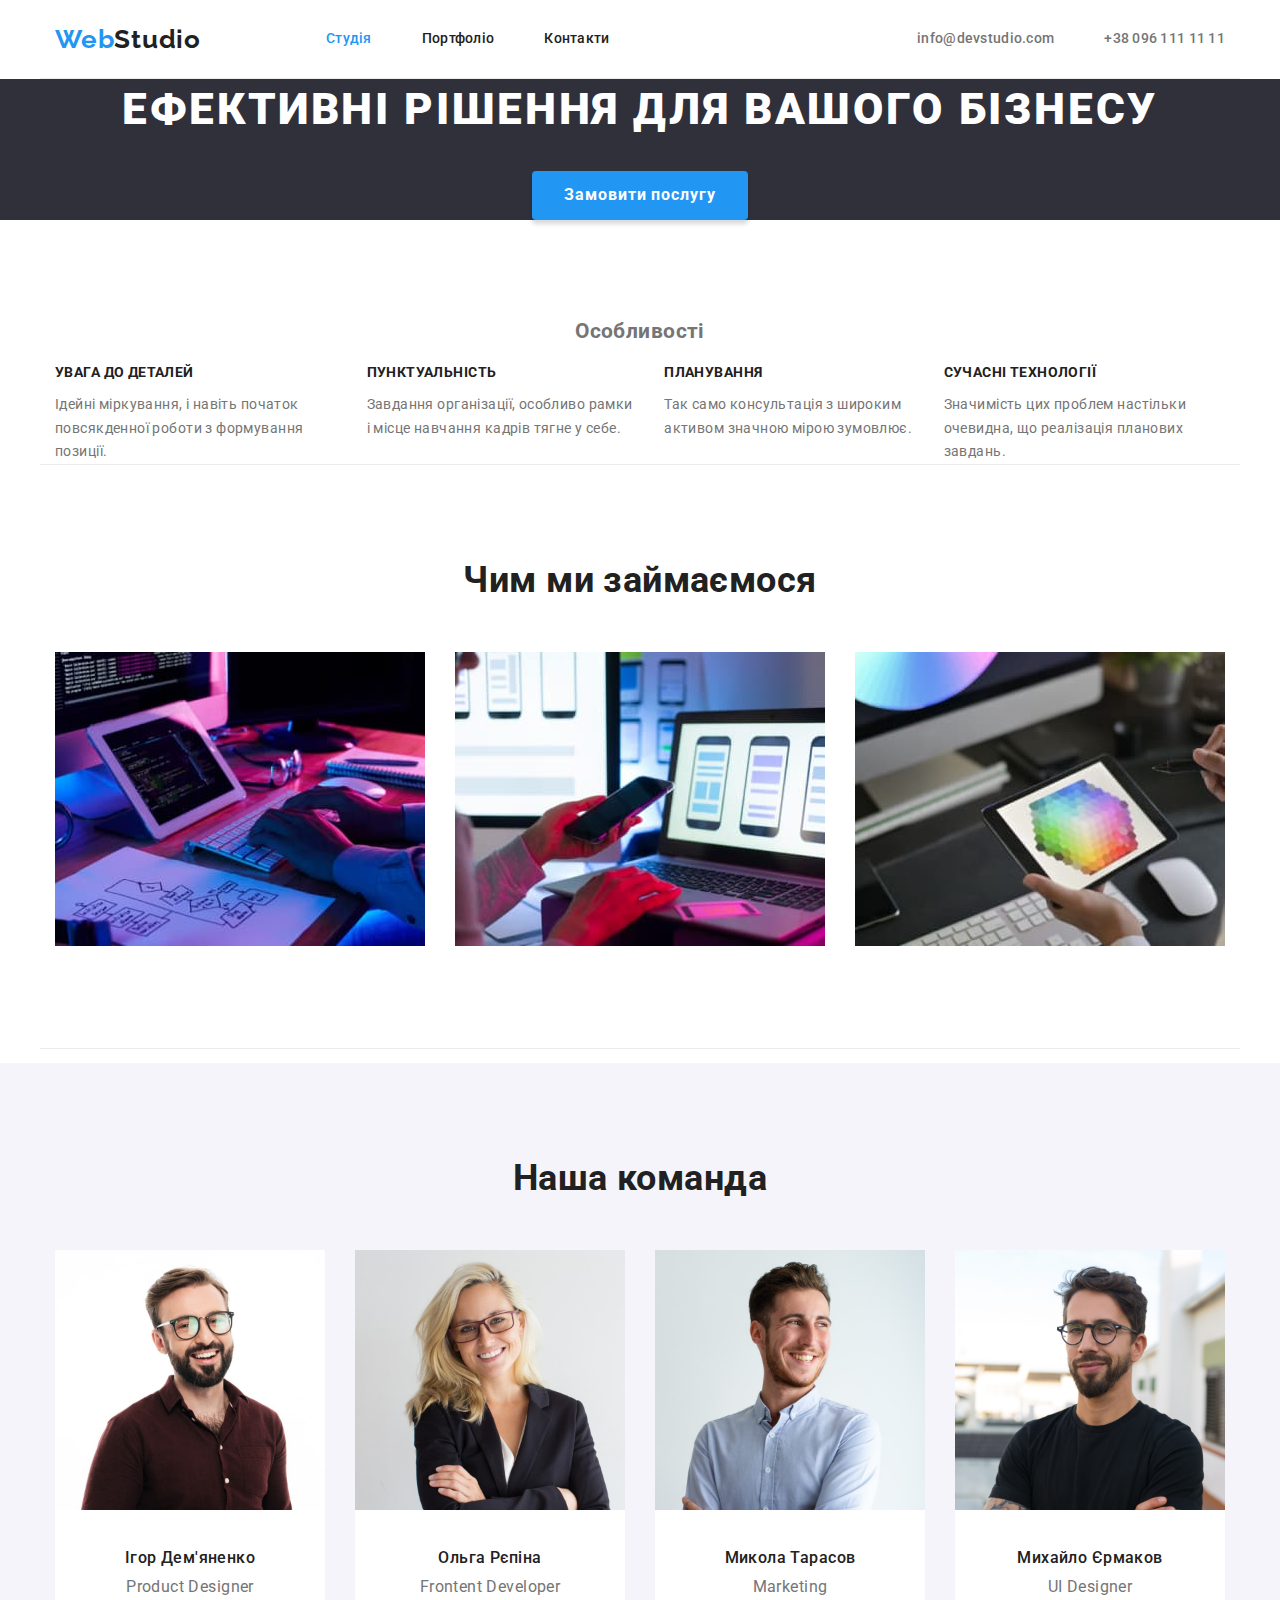
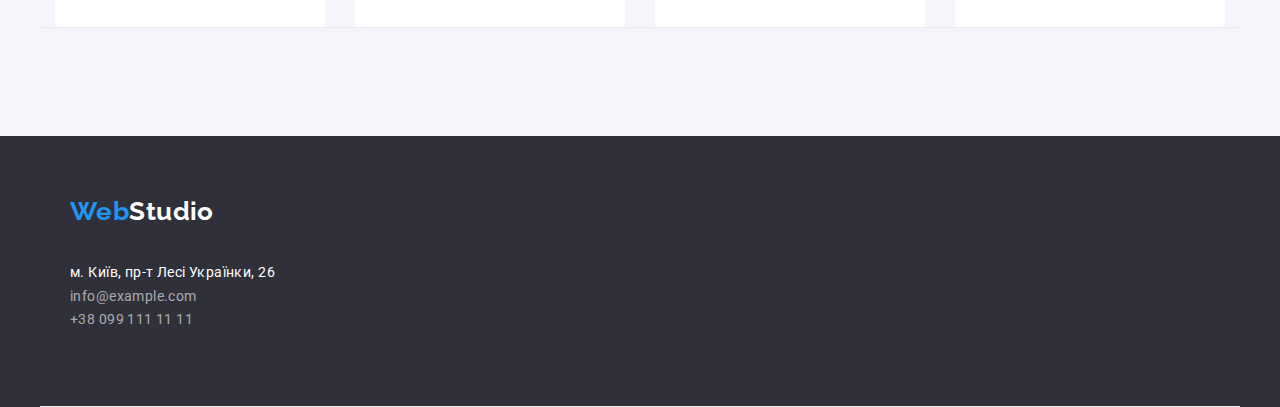
==== index.html @ 8178caf2 "flexbox and styling webstudio" ====
<!DOCTYPE html>
<html lang="uk">
  <head>
    <meta charset="UTF-8" />
    <meta http-equiv="X-UA-Compatible" content="IE=edge" />
    <meta name="viewport" content="width=device-width, initial-scale=1.0" />
    <title>WebStudio</title>
    <link rel="preconnect" href="https://fonts.googleapis.com" />
    <link rel="preconnect" href="https://fonts.gstatic.com" crossorigin />
    <link
      href="https://fonts.googleapis.com/css2?family=Raleway:wght@700&family=Roboto:wght@400;500;700;900&display=swap"
      rel="stylesheet"
    />
    <link
      rel="stylesheet"
      href="https://cdnjs.cloudflare.com/ajax/libs/modern-normalize/1.1.0/modern-normalize.min.css"
    />
    <link rel="stylesheet" href="./css/style.css" />
  </head>
  <body>
    <!-- навігація сайту -->
    <header>
      <div class="container ">
      <nav class="main-nav">
        <a href="/index.html" class="main-logo logo"
          ><span class="accent"> Web</span>Studio</a
        >
        <ul class="list">
          <li class="current item"><a href="" class="list-nav">Студія</a></li>
          <li class="item">
            <a href="./portfolia.html" class="list-nav">Портфоліо</a>
          </li class="item">
          <li class="item"><a href="" class="list-nav">Контакти</a></li>
        </ul>
      </nav>
        <ul class="contact">
          <li class="item"><a href="mailto:info@devstudio.com">info@devstudio.com</a></li>
          <li class="item"><a href="tel:+380961111111">+38 096 111 11 11</a></li>
        </ul>
      </div>
    </header>
    <main>
      <!-- герой  -->
      <section class="section-hero">
        <h1 class="hero">Ефективні рішення для вашого бізнесу</h1>
        <button class="btn" type="button">Замовити послугу</button>
      </section>
      <!-- особливості -->
      <section class="section">
        <h2 class="hide-title">Особливості</h2>
        <ul class="container items-container">
          <li class="list-item">
            <h3 class="title">УВАГА ДО ДЕТАЛЕЙ</h3>
            <p>
              Ідейні міркування, і навіть початок повсякденної роботи з
              формування позиції.
            </p>
          </li>
          <li class="list-item">
            <h3 class="title">ПУНКТУАЛЬНІСТЬ</h3>
            <p>
              Завдання організації, особливо рамки і місце навчання кадрів тягне
              у себе.
            </p>
          </li>
          <li class="list-item">
            <h3 class="title">ПЛАНУВАННЯ</h3>
            <p>
              Так само консультація з широким активом значною мірою зумовлює.
            </p>
          </li>
          <li class="list-item">
            <h3 class="title">СУЧАСНІ ТЕХНОЛОГІЇ</h3>
            <p>
              Значимість цих проблем настільки очевидна, що реалізація планових
              завдань.
            </p>
          </li>
        </ul>
      </section>
      <!-- чим ми займаємося -->
      <section class="section-image">
        <h2 class="caption">Чим ми займаємося</h2>
        <ul class="container item-image">
          <li class="img">
            <img
              src="./images/image1.jpg"
              alt="програміст працює на компютері"
              width="370"
            />
          </li>
          <li class="img">
            <img
              src="./images/image2.jpg"
              alt="дизайнер розробляє мобільний інтерфейс"
              width="370"
            />
          </li>
          <li class="img">
            <img
              src="./images/image3.jpg"
              alt="дизайнер працює над вибором кольорів на планшеті"
              width="370"
            />
          </li>
        </ul>
      </section>
      <!-- наша команда -->
      <section class="section section-team">
        <h2 class="caption">Наша команда</h2>
        <ul class="container item-team">
          <li class="pic">
            <img src="./images/image4.jpg" alt="продукт дизайнер" width="270" />
            <h3 class="subtitle">Ігор Дем'яненко</h3>
            <p lang="en" class="text">Product Designer</p>
          </li>
          <li class="pic">
            <img
              src="./images/image5.jpg"
              alt="фронтенд розробник"
              width="270"
            />
            <h3 class="subtitle">Ольга Рєпіна</h3>
            <p lang="en" class="text">Frontent Developer</p>
          </li>
          <li class="pic">
            <img src="./images/image6.jpg" alt="маркетолог" width="270" />
            <h3 class="subtitle">Микола Тарасов</h3>
            <p lang="en" class="text">Marketing</p>
          </li>
          <li class="pic">
            <img src="./images/image7.jpg" alt="дизайнер" width="270" />
            <h3 class="subtitle">Михайло Єрмаков</h3>
            <p lang="en" class="text">UI Designer</p>
          </li>
        </ul>
      </section>
    </main>
    <!-- футер -->
    <footer class="footer">
      <div class="container footer-address">
      <a href="/index.html" class="logo-accent footer-logo"
        ><span class="accent"> Web</span>Studio</a
      >
      <address class="address">
        <ul class="footer-address">
          <li>м. Київ, пр-т Лесі Українки, 26</li>
          <li>
            <a href="mailto:info@example.com" class="link">info@example.com </a>
          </li>
          <li>
            <a href="tel:+380991111111" class="link">+38 099 111 11 11</a>
          </li>
        </ul>
      </address>
      </div>
    </footer>
  </body>
</html>
---- css/style.css ----
:root {
  --main-text-color: #757575;
  --title-text-color: #212121;
  --accent-text-color: #2196f3;
  --white-text-color: #ffffff;
  --secondary-background-color: #2f303a;
  --link-text-color: rgba(255, 255, 255, 0.6);
  --primary-background-color: #f5f4fa;
  --box-shadow-color: rgba(0, 0, 0, 0.15);
  --button-background-color: #188ce8;
}

body {
  color: var(--main-text-color);
  background-color: var(--white-text-color);
  font-family: "Roboto", sans-serif;
  font-style: normal;
  font-size: 14px;
  line-height: 1.7;
  letter-spacing: 0.03em;
}
ul {
  list-style: none;
}

h1,
h2,
h3,
p {
  margin: 0;
}

/* header */

.container {
  display: flex;
  align-items: center;
  width: 1200px;
  margin-left: auto;
  margin-right: auto;
  padding-left: 15px;
  padding-right: 15px;
  border-bottom: 1px solid #ececec;
}
.main-nav {
  display: flex;
  align-items: center;
}

/* logo */

.main-logo {
  display: flex;
  margin-right: 85px;
  padding-top: 24px;
  padding-bottom: 23px;
}
.logo {
  color: var(--title-text-color);
}
.logo:hover,
.logo:focus {
  color: var(--accent-text-color);
}
.accent {
  color: var(--accent-text-color);
}
.logo,
.accent {
  font-family: "Raleway", sans-serif;
  font-weight: 700;
  font-size: 26px;
  line-height: 1.19;
  text-decoration: none;
  letter-spacing: 0.03em;
}

.list {
  display: flex;
}

.list .item {
  margin-right: 50px;
}
.list .item:last-child {
  margin-right: 0;
}

/* навігація */
.list .list-nav {
  color: var(--title-text-color);
  font-weight: 500;
  font-size: 14px;
  line-height: 1.14;
  text-decoration: none;
  letter-spacing: 0.02em;
}
.list .list-nav:hover,
.list .list-nav:focus {
  color: var(--accent-text-color);
}
.current .list-nav {
  color: var(--accent-text-color);
}

/* контакти */
.contact {
  display: flex;
  margin-left: auto;
}
.contact .item + .item {
  margin-left: 50px;
}

.contact a {
  font-weight: 500;
  font-size: 14px;
  line-height: 1.14;
  color: var(--main-text-color);
  text-decoration: none;
  letter-spacing: 0.02em;
}
.contact a:hover,
.contact a:focus {
  color: var(--accent-text-color);
}
/* page 1 */

/* герой */
.section-hero {
  background-color: var(--secondary-background-color);
  text-align: center;
  margin-bottom: 94px;
}
.hero {
  font-weight: 900;
  font-size: 44px;
  line-height: 1.4;
  text-transform: uppercase;
  color: var(--white-text-color);
  letter-spacing: 0.06em;
  text-transform: uppercase;
  margin-bottom: 30px;
}
.btn {
  display: inline-block;
  text-align: center;

  font-family: "Roboto", sans-serif;
  font-weight: 700;
  font-size: 16px;
  line-height: 1.8;
  padding: 10px 32px;

  box-shadow: 0px 4px 4px var(--box-shadow-color);
  border-radius: 4px;
  letter-spacing: 0.06em;
  background-color: var(--accent-text-color);
  color: var(--white-text-color);
  border: transparent;
  cursor: pointer;
}

.btn:hover,
.btn:focus {
  background: var(--button-background-color);
}

.section {
  padding-top: 0;
  padding-bottom: 0;
  margin-bottom: 94px;
}
/* cекція особливості */
.hide-title {
  text-align: center;
}
.title {
  margin-bottom: 10px;
  font-weight: 700;
  font-size: 14px;
  line-height: 1.4;
  color: var(--title-text-color);
}
.list-item {
  margin-right: 30px;
}
.list-item:last-child {
  margin-right: 0;
}
.items-container {
  display: flex;
  align-items: flex-start;
}
/* секція чим ми займаємося */
.section-image {
  padding-bottom: 0;
}
.caption {
  font-weight: 700;
  font-size: 36px;
  line-height: 1.2;
  text-align: center;
  color: var(--title-text-color);
  margin-bottom: 50px;
}
.item-image {
  display: flex;
  padding-top: 0;
  padding-bottom: 0;
}
.img {
  margin-right: 30px;
  margin-bottom: 94px;
}
.img:last-child {
  margin-right: 0;
}
/* наша команда */

.item-team {
  display: flex;
  align-items: flex-start;
}
.section-team {
  padding-top: 94px;
  padding-bottom: 94px;
  margin: 0;
  background-color: var(--primary-background-color);
}

.pic {
  background-color: var(--white-text-color);
  margin-right: 30px;
}

.pic:last-child {
  margin-right: 0;
}
.subtitle {
  text-align: center;
  margin-top: 30px;
  margin-bottom: 10px;
  font-weight: 500;
  font-size: 16px;
  line-height: 1.2;
  color: var(--title-text-color);
}
.text {
  text-align: center;
  margin-bottom: 30px;
  font-size: 16px;
  line-height: 1.2;
}

/* футер */
.footer {
  background-color: var(--secondary-background-color);
}
.footer-address {
  display: flex;
  flex-direction: column;
  align-items: flex-start;
  padding-left: 15px;
}
.footer-logo {
  margin-top: 60px;
  margin-bottom: 20px;
  padding-left: 15px;
}
.logo-accent {
  color: var(--white-text-color);
}
.logo-accent,
.accent {
  font-family: "Raleway";
  font-weight: 700;
  font-size: 26px;
  line-height: 1.2;
  text-decoration: none;
}
.address {
  font-family: "Roboto", sans-serif;
  font-style: normal;
  font-size: 14px;
  line-height: 1.7;
  color: var(--white-text-color);
  margin-bottom: 60px;
}
.link {
  color: var(--link-text-color);
  text-decoration: none;
}
.link:hover,
.link:focus {
  color: var(--accent-text-color);
}

/* page 2 PORTFOLIO */

/* кнопки */

.list-btn {
  display: flex;
  margin-right: 30px;
}
.list-main {
  justify-content: center;
  margin-bottom: 50px;
}
.buton-name {
  font-family: "Roboto", sans-serif;
  font-weight: 500;
  font-size: 16px;
  line-height: 1.6;
  text-align: center;
  background-color: var(--primary-background-color);
  color: var(--title-text-color);
  border: none;
  border-radius: 4px;
  cursor: pointer;
  padding-right: 22px;
  padding-left: 22px;
  padding-top: 6px;
  padding-bottom: 6px;
}

.buton-name:hover,
.buton-name:focus {
  background-color: var(--accent-text-color);
  color: var(--white-text-color);
  border-radius: 4px;
}

/* cекція портфоліо */

.section-portfolio {
  width: 1200;
  padding-left: 15px;
  padding-right: 15px;
  margin-left: auto;
  margin-right: auto;
}
.cards {
  padding-left: 0;
  padding-right: 0;
  display: flex;
  flex-wrap: wrap;
}
.card-set {
  width: 370px;
  margin-right: 30px;
  margin-bottom: 30px;
  text-align: center;
}
.card-set:nth-child(3n) {
  margin-right: 0;
}
.card-set:nth-last-child(-n + 3) {
  margin-bottom: 30px;
}
.subtitle-type {
  font-weight: 700;
  font-size: 18px;
  line-height: 2;
  color: var(--title-text-color);
  letter-spacing: 0.06em;
}
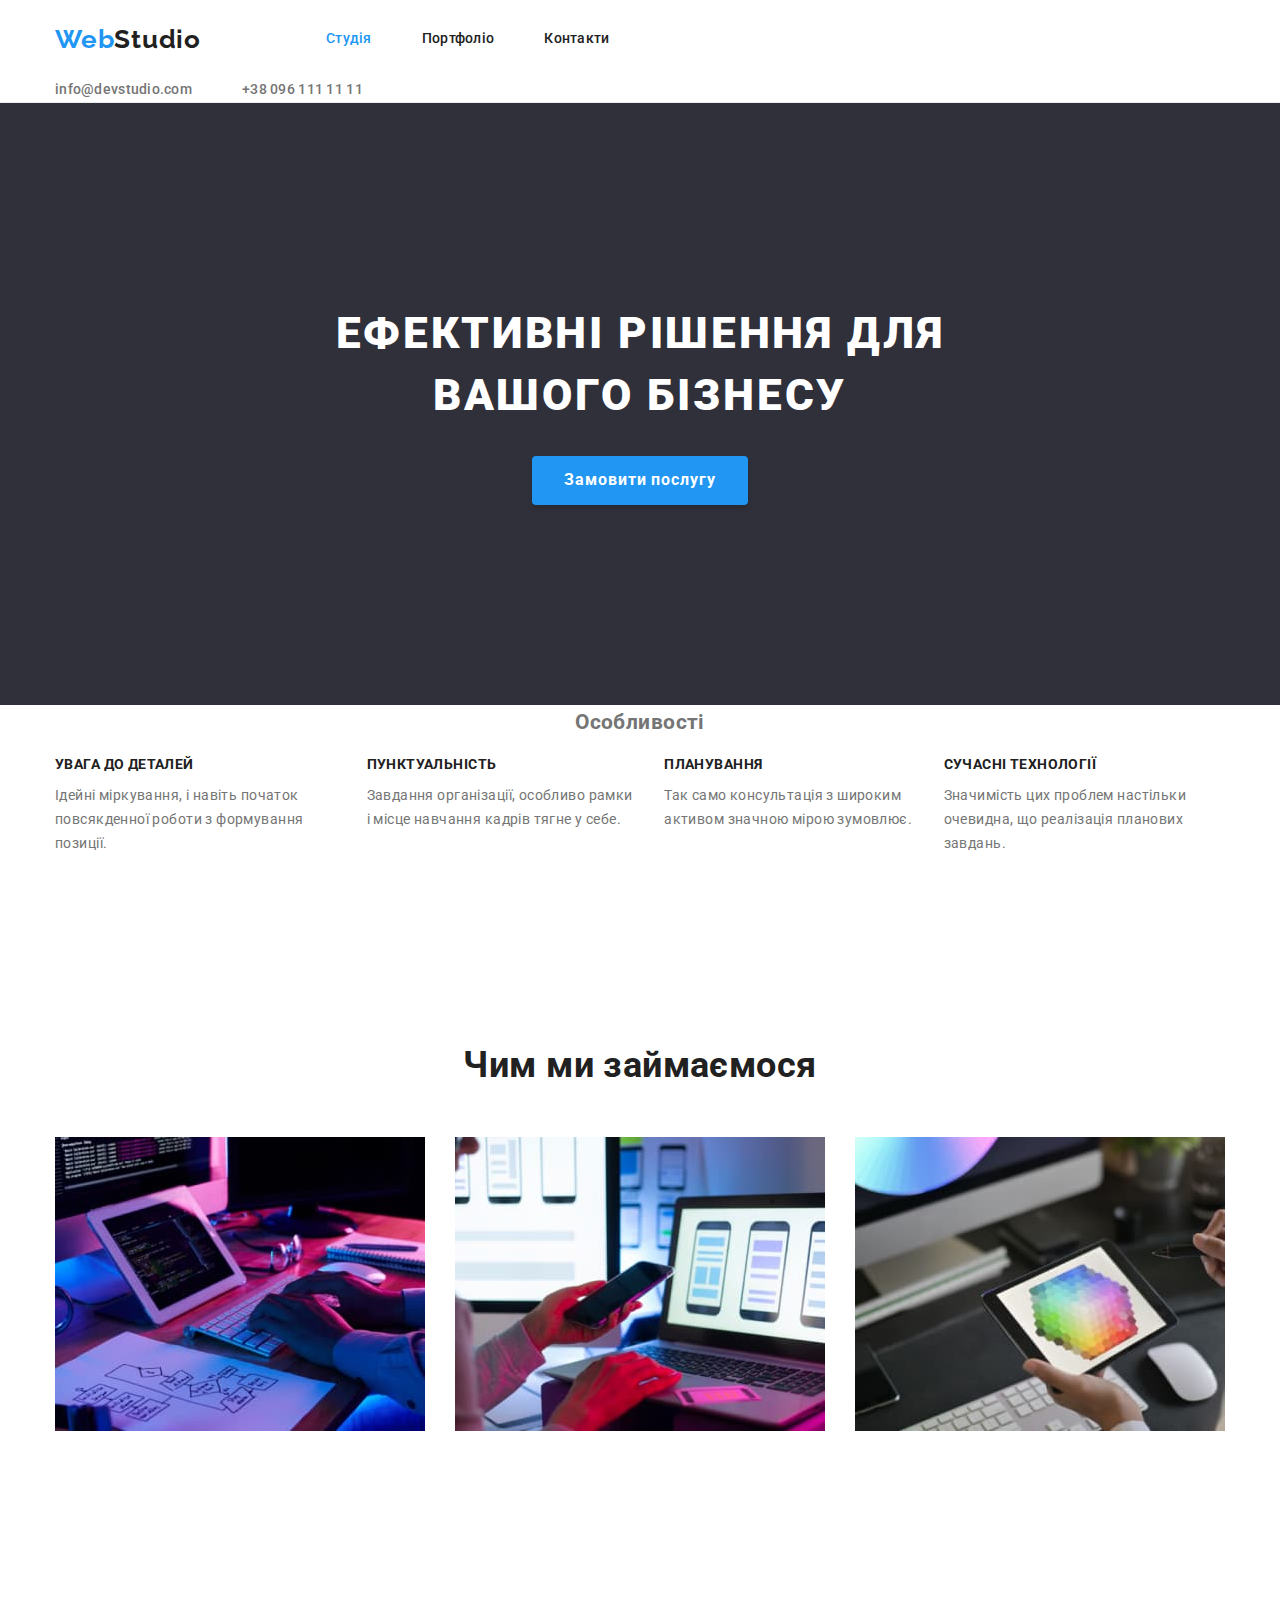
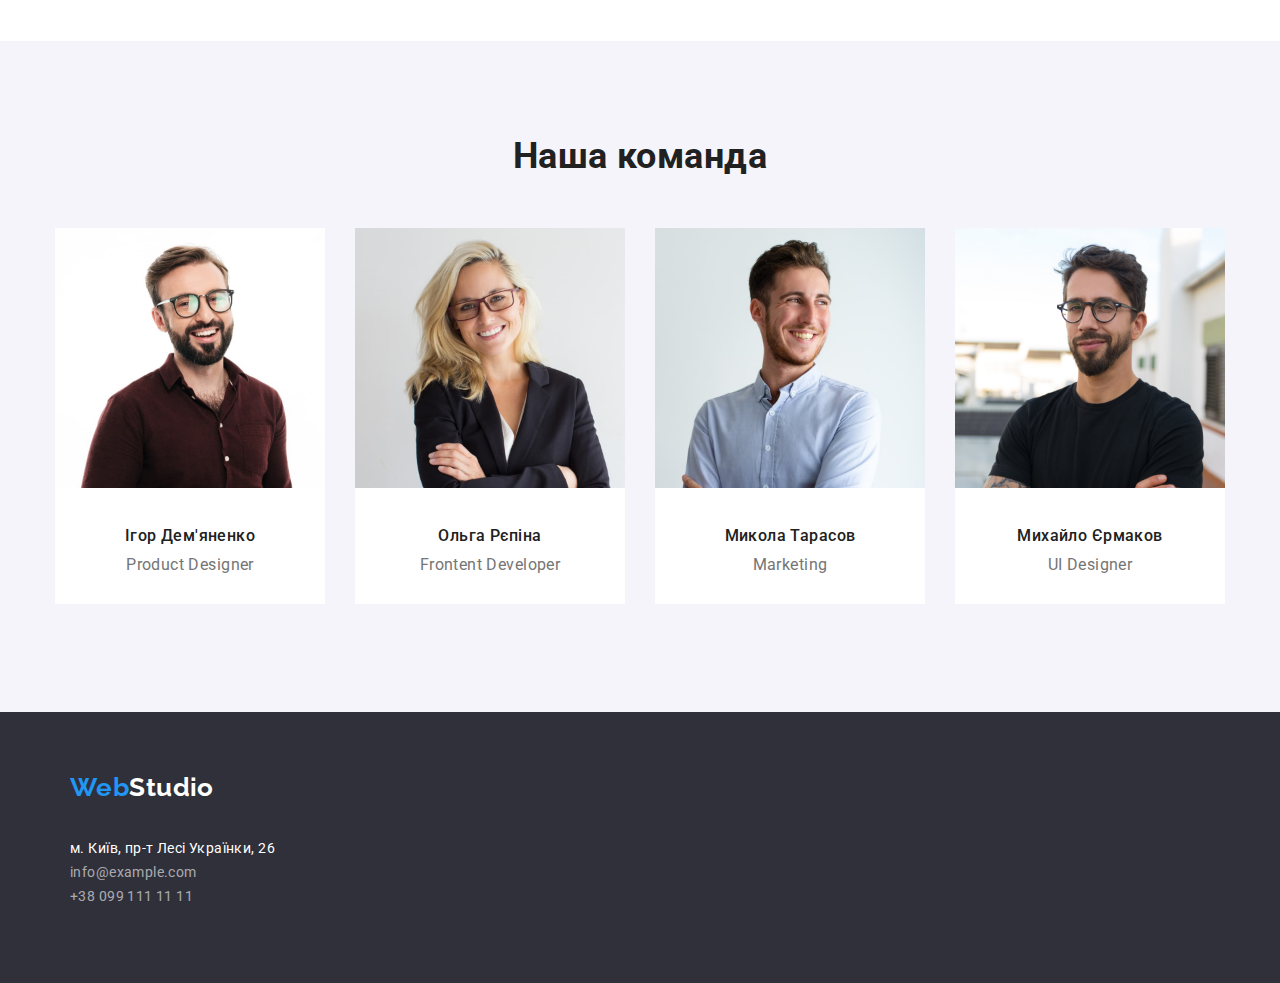
==== commit 879ef80e: "updated  mistakes" ====
--- a/index.html
+++ b/index.html
@@ -19,8 +19,8 @@
   </head>
   <body>
     <!-- навігація сайту -->
-    <header>
-      <div class="container ">
+    <header class="header-page">
+      <div class="container">
       <nav class="main-nav">
         <a href="/index.html" class="main-logo logo"
           ><span class="accent"> Web</span>Studio</a
@@ -79,7 +79,7 @@
         </ul>
       </section>
       <!-- чим ми займаємося -->
-      <section class="section-image">
+      <section class="section-total">
         <h2 class="caption">Чим ми займаємося</h2>
         <ul class="container item-image">
           <li class="img">
@@ -106,13 +106,15 @@
         </ul>
       </section>
       <!-- наша команда -->
-      <section class="section section-team">
+      <section class="section-total section-team">
         <h2 class="caption">Наша команда</h2>
         <ul class="container item-team">
           <li class="pic">
             <img src="./images/image4.jpg" alt="продукт дизайнер" width="270" />
+            <div class="title-team">
             <h3 class="subtitle">Ігор Дем'яненко</h3>
             <p lang="en" class="text">Product Designer</p>
+          </div>
           </li>
           <li class="pic">
             <img
@@ -120,18 +122,24 @@
               alt="фронтенд розробник"
               width="270"
             />
+            <div class="title-team">
             <h3 class="subtitle">Ольга Рєпіна</h3>
             <p lang="en" class="text">Frontent Developer</p>
+          </div>
           </li>
           <li class="pic">
             <img src="./images/image6.jpg" alt="маркетолог" width="270" />
+            <div class="title-team">
             <h3 class="subtitle">Микола Тарасов</h3>
             <p lang="en" class="text">Marketing</p>
+          </div>
           </li>
           <li class="pic">
             <img src="./images/image7.jpg" alt="дизайнер" width="270" />
+            <div class="title-team">
             <h3 class="subtitle">Михайло Єрмаков</h3>
             <p lang="en" class="text">UI Designer</p>
+          </div>
           </li>
         </ul>
       </section>
--- a/css/style.css
+++ b/css/style.css
@@ -8,6 +8,7 @@
   --primary-background-color: #f5f4fa;
   --box-shadow-color: rgba(0, 0, 0, 0.15);
   --button-background-color: #188ce8;
+  --solid-border-color: #eeeeee;
 }
 
 body {
@@ -32,19 +33,23 @@
 
 /* header */
 
+.header-page {
+  border-bottom: 1px solid #ececec;
+}
+
 .container {
-  display: flex;
-  align-items: center;
   width: 1200px;
   margin-left: auto;
   margin-right: auto;
   padding-left: 15px;
   padding-right: 15px;
-  border-bottom: 1px solid #ececec;
-}
+}
+
 .main-nav {
   display: flex;
   align-items: center;
+  margin: 0;
+  padding: 0;
 }
 
 /* logo */
@@ -106,7 +111,10 @@
 /* контакти */
 .contact {
   display: flex;
+  align-items: center;
   margin-left: auto;
+  padding: 0;
+  margin: 0;
 }
 .contact .item + .item {
   margin-left: 50px;
@@ -130,10 +138,13 @@
 .section-hero {
   background-color: var(--secondary-background-color);
   text-align: center;
-  margin-bottom: 94px;
+  padding: 200px;
 }
 .hero {
   font-weight: 900;
+  width: 696px;
+  margin-left: auto;
+  margin-right: auto;
   font-size: 44px;
   line-height: 1.4;
   text-transform: uppercase;
@@ -193,8 +204,9 @@
   align-items: flex-start;
 }
 /* секція чим ми займаємося */
-.section-image {
-  padding-bottom: 0;
+.section-total {
+  padding-top: 94px;
+  padding-bottom: 94px;
 }
 .caption {
   font-weight: 700;
@@ -210,6 +222,8 @@
   padding-bottom: 0;
 }
 .img {
+  display: block;
+  max-width: 100%;
   margin-right: 30px;
   margin-bottom: 94px;
 }
@@ -218,13 +232,16 @@
 }
 /* наша команда */
 
+.title-team {
+  padding-top: 30px;
+  padding-bottom: 30px;
+  text-align: center;
+}
 .item-team {
   display: flex;
   align-items: flex-start;
 }
 .section-team {
-  padding-top: 94px;
-  padding-bottom: 94px;
   margin: 0;
   background-color: var(--primary-background-color);
 }
@@ -238,8 +255,6 @@
   margin-right: 0;
 }
 .subtitle {
-  text-align: center;
-  margin-top: 30px;
   margin-bottom: 10px;
   font-weight: 500;
   font-size: 16px;
@@ -247,8 +262,6 @@
   color: var(--title-text-color);
 }
 .text {
-  text-align: center;
-  margin-bottom: 30px;
   font-size: 16px;
   line-height: 1.2;
 }
@@ -256,6 +269,8 @@
 /* футер */
 .footer {
   background-color: var(--secondary-background-color);
+  padding-top: 60px;
+  padding-bottom: 60px;
 }
 .footer-address {
   display: flex;
@@ -264,7 +279,6 @@
   padding-left: 15px;
 }
 .footer-logo {
-  margin-top: 60px;
   margin-bottom: 20px;
   padding-left: 15px;
 }
@@ -285,7 +299,6 @@
   font-size: 14px;
   line-height: 1.7;
   color: var(--white-text-color);
-  margin-bottom: 60px;
 }
 .link {
   color: var(--link-text-color);
@@ -305,6 +318,7 @@
   margin-right: 30px;
 }
 .list-main {
+  display: flex;
   justify-content: center;
   margin-bottom: 50px;
 }
@@ -334,35 +348,44 @@
 
 /* cекція портфоліо */
 
-.section-portfolio {
-  width: 1200;
-  padding-left: 15px;
-  padding-right: 15px;
-  margin-left: auto;
-  margin-right: auto;
+.card-block {
+  width: 370px;
+  padding-top: 20px;
+  padding-right: 24px;
+  padding-bottom: 20px;
+  padding-left: 24px;
+  text-align: left;
 }
 .cards {
-  padding-left: 0;
-  padding-right: 0;
   display: flex;
   flex-wrap: wrap;
+  padding: 0;
 }
 .card-set {
-  width: 370px;
+  width: calc((100%-60px) / 3);
   margin-right: 30px;
   margin-bottom: 30px;
-  text-align: center;
-}
+}
+
 .card-set:nth-child(3n) {
   margin-right: 0;
 }
+
 .card-set:nth-last-child(-n + 3) {
-  margin-bottom: 30px;
-}
+  margin-bottom: 0;
+}
+
+.imagine {
+  display: block;
+  max-width: 100%;
+  margin-right: 30px;
+}
+
 .subtitle-type {
   font-weight: 700;
   font-size: 18px;
   line-height: 2;
   color: var(--title-text-color);
   letter-spacing: 0.06em;
-}
+  margin-bottom: 4px;
+}
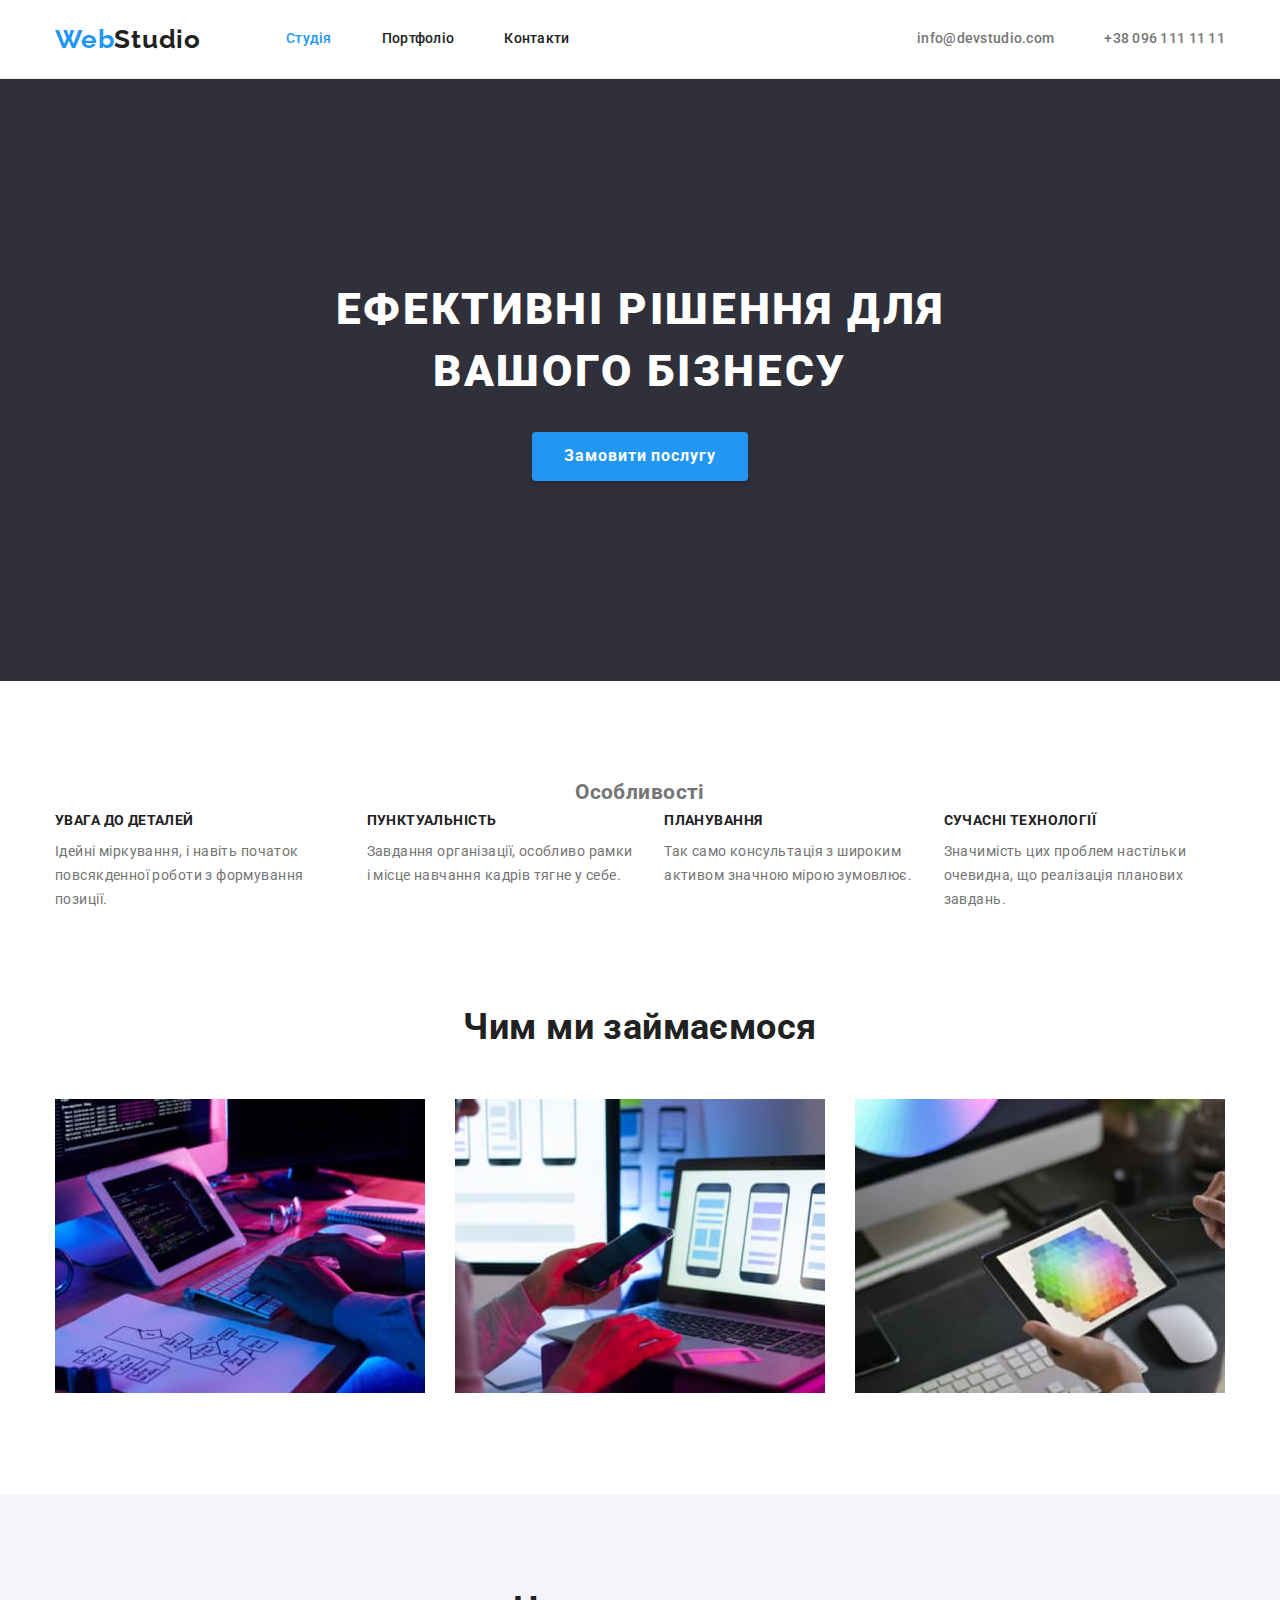
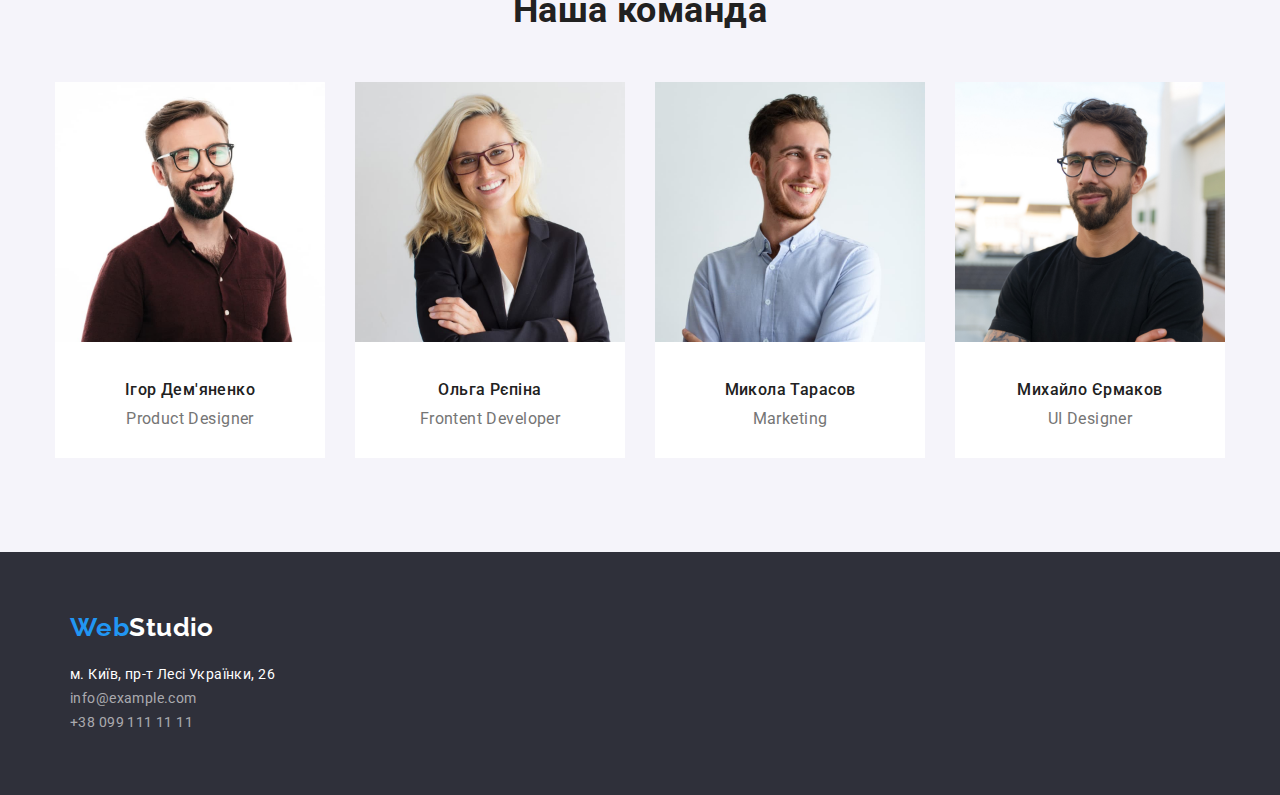
==== commit 5a0513b1: "changed sections" ====
--- a/index.html
+++ b/index.html
@@ -20,7 +20,7 @@
   <body>
     <!-- навігація сайту -->
     <header class="header-page">
-      <div class="container">
+      <div class="container container-nav">
       <nav class="main-nav">
         <a href="/index.html" class="main-logo logo"
           ><span class="accent"> Web</span>Studio</a
@@ -42,13 +42,16 @@
     <main>
       <!-- герой  -->
       <section class="section-hero">
+        <div class="container">
         <h1 class="hero">Ефективні рішення для вашого бізнесу</h1>
         <button class="btn" type="button">Замовити послугу</button>
+      </div>
       </section>
       <!-- особливості -->
-      <section class="section">
+      <section class="section-total">
+        <div class="container">
         <h2 class="hide-title">Особливості</h2>
-        <ul class="container items-container">
+        <ul class="items-container">
           <li class="list-item">
             <h3 class="title">УВАГА ДО ДЕТАЛЕЙ</h3>
             <p>
@@ -77,11 +80,13 @@
             </p>
           </li>
         </ul>
+        </div>
       </section>
       <!-- чим ми займаємося -->
-      <section class="section-total">
+      <section class="section-total about">
+        <div class="container">
         <h2 class="caption">Чим ми займаємося</h2>
-        <ul class="container item-image">
+        <ul class="item-image">
           <li class="img">
             <img
               src="./images/image1.jpg"
@@ -104,11 +109,13 @@
             />
           </li>
         </ul>
+        </div>
       </section>
       <!-- наша команда -->
       <section class="section-total section-team">
+        <div class="container">
         <h2 class="caption">Наша команда</h2>
-        <ul class="container item-team">
+        <ul class="item-team">
           <li class="pic">
             <img src="./images/image4.jpg" alt="продукт дизайнер" width="270" />
             <div class="title-team">
@@ -142,6 +149,7 @@
           </div>
           </li>
         </ul>
+        </div>
       </section>
     </main>
     <!-- футер -->
--- a/css/style.css
+++ b/css/style.css
@@ -22,6 +22,8 @@
 }
 ul {
   list-style: none;
+  margin: 0;
+  padding: 0;
 }
 
 h1,
@@ -44,11 +46,15 @@
   padding-left: 15px;
   padding-right: 15px;
 }
-
+.container-nav {
+  display: flex;
+  align-items: center;
+}
 .main-nav {
   display: flex;
   align-items: center;
   margin: 0;
+  margin-right: auto;
   padding: 0;
 }
 
@@ -138,7 +144,8 @@
 .section-hero {
   background-color: var(--secondary-background-color);
   text-align: center;
-  padding: 200px;
+  padding-top: 200px;
+  padding-bottom: 200px;
 }
 .hero {
   font-weight: 900;
@@ -177,11 +184,6 @@
   background: var(--button-background-color);
 }
 
-.section {
-  padding-top: 0;
-  padding-bottom: 0;
-  margin-bottom: 94px;
-}
 /* cекція особливості */
 .hide-title {
   text-align: center;
@@ -208,6 +210,9 @@
   padding-top: 94px;
   padding-bottom: 94px;
 }
+.section-total.about {
+  padding-top: 0;
+}
 .caption {
   font-weight: 700;
   font-size: 36px;
@@ -225,7 +230,6 @@
   display: block;
   max-width: 100%;
   margin-right: 30px;
-  margin-bottom: 94px;
 }
 .img:last-child {
   margin-right: 0;
@@ -362,7 +366,7 @@
   padding: 0;
 }
 .card-set {
-  width: calc((100%-60px) / 3);
+  width: calc((100% - 60px) / 3);
   margin-right: 30px;
   margin-bottom: 30px;
 }
@@ -378,7 +382,6 @@
 .imagine {
   display: block;
   max-width: 100%;
-  margin-right: 30px;
 }
 
 .subtitle-type {
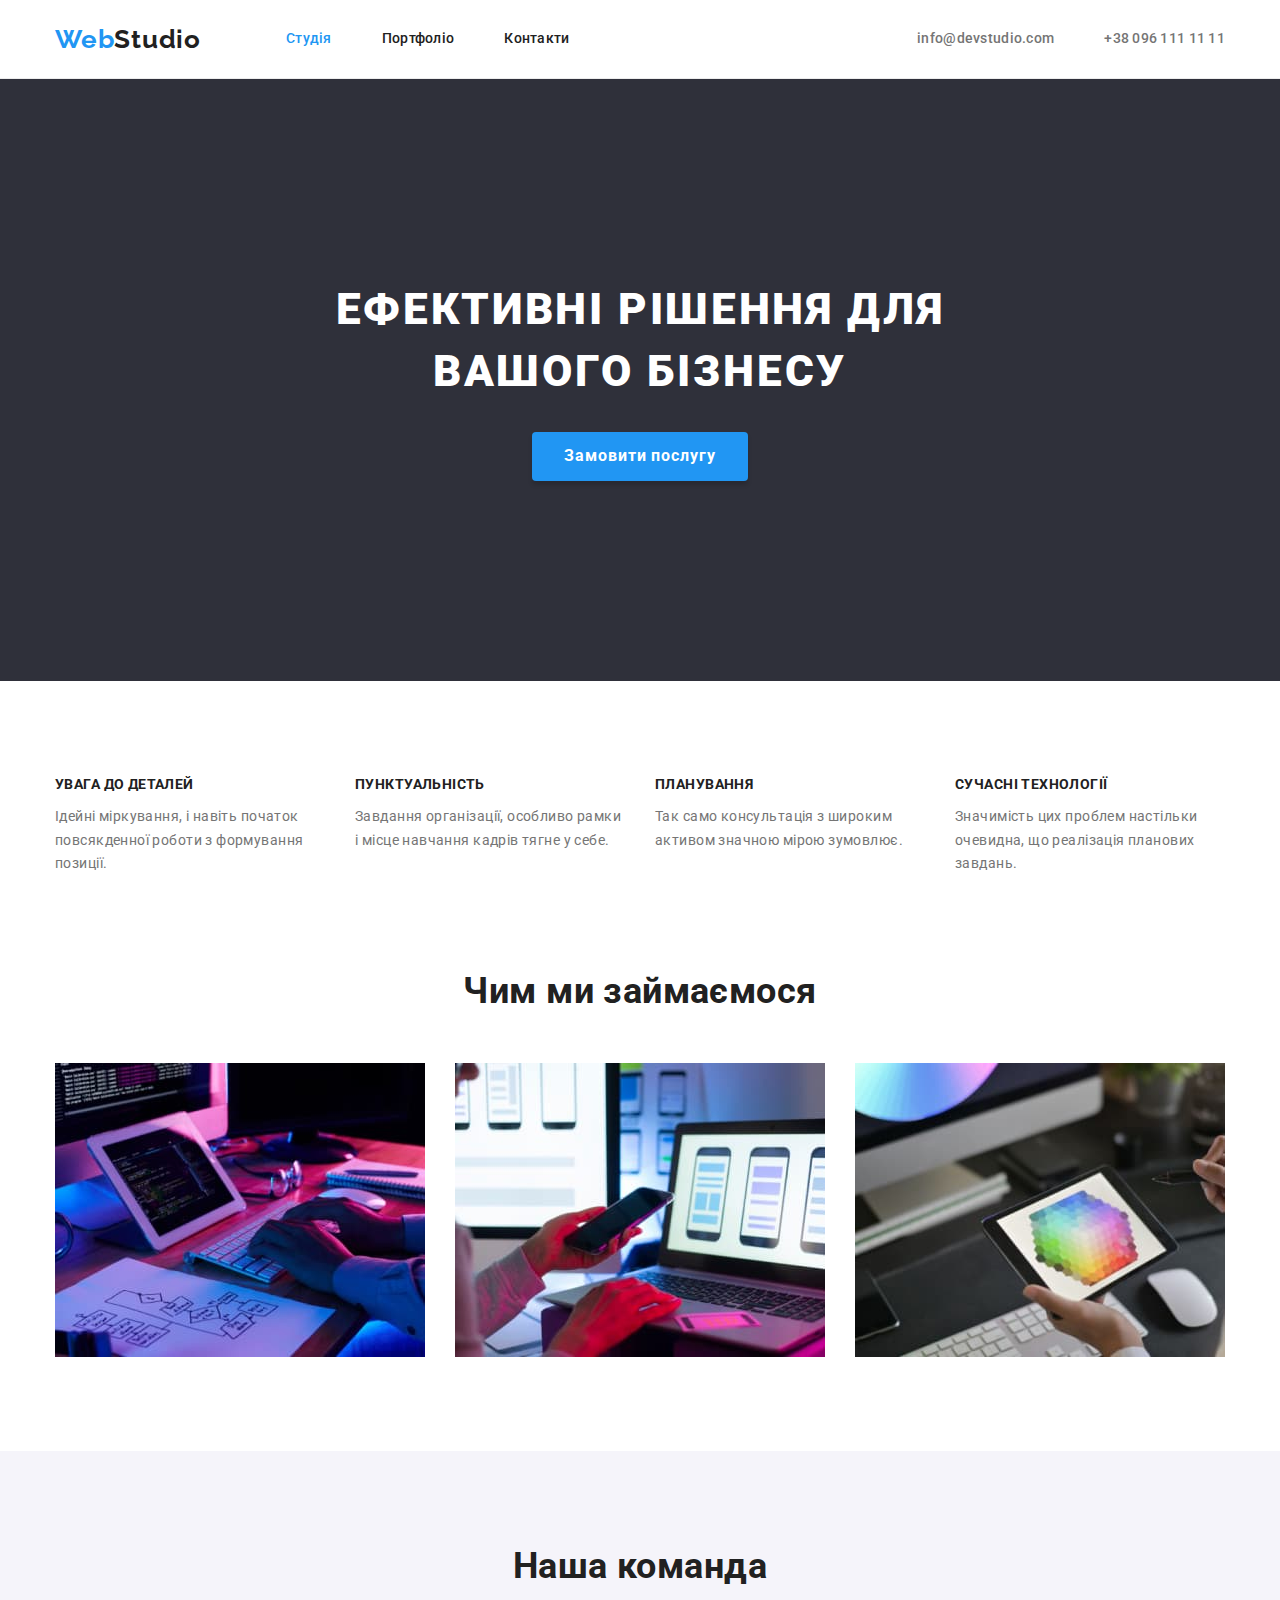
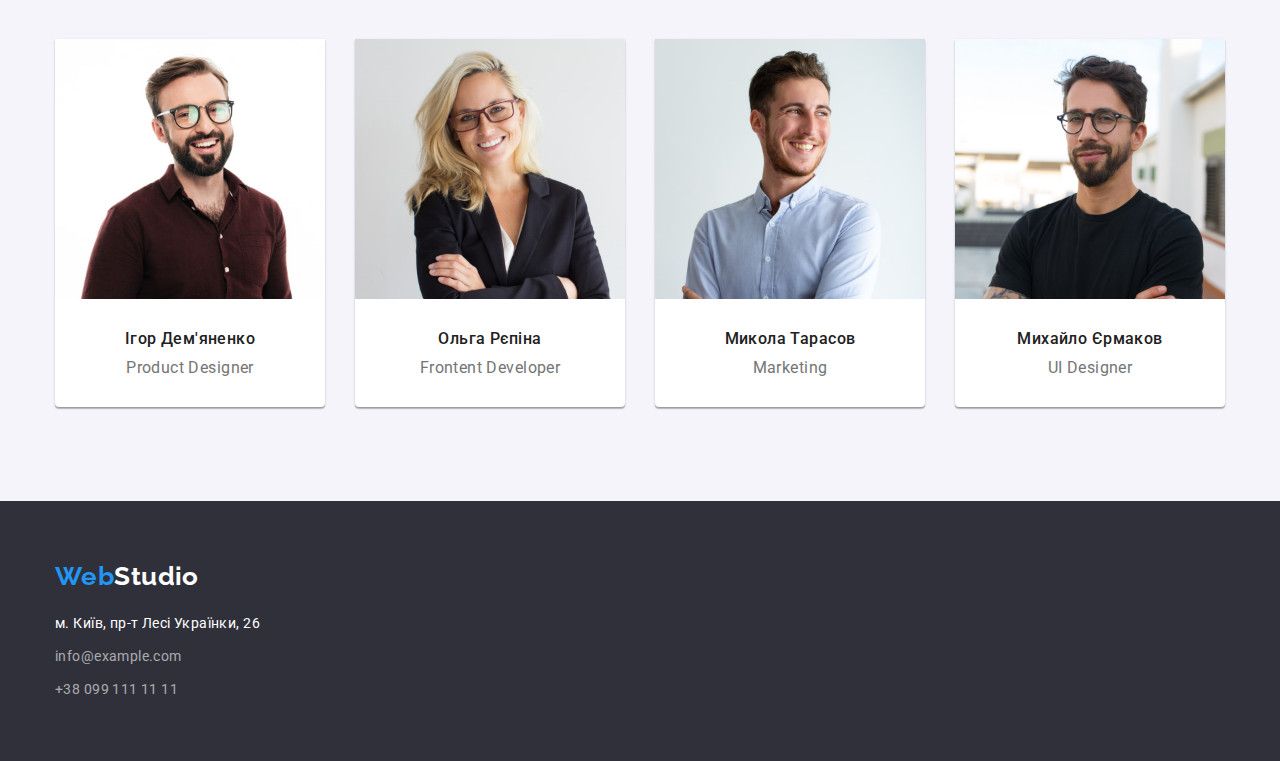
==== commit 1ce3071a: "corrected mistakes and hide titles" ====
--- a/index.html
+++ b/index.html
@@ -50,7 +50,7 @@
       <!-- особливості -->
       <section class="section-total">
         <div class="container">
-        <h2 class="hide-title">Особливості</h2>
+        <h2 class="hide-title visually-hidden">Особливості</h2>
         <ul class="items-container">
           <li class="list-item">
             <h3 class="title">УВАГА ДО ДЕТАЛЕЙ</h3>
@@ -88,21 +88,21 @@
         <h2 class="caption">Чим ми займаємося</h2>
         <ul class="item-image">
           <li class="img">
-            <img
+            <img class="imagine"
               src="./images/image1.jpg"
               alt="програміст працює на компютері"
               width="370"
             />
           </li>
           <li class="img">
-            <img
+            <img class="imagine"
               src="./images/image2.jpg"
               alt="дизайнер розробляє мобільний інтерфейс"
               width="370"
             />
           </li>
           <li class="img">
-            <img
+            <img class="imagine"
               src="./images/image3.jpg"
               alt="дизайнер працює над вибором кольорів на планшеті"
               width="370"
@@ -117,14 +117,14 @@
         <h2 class="caption">Наша команда</h2>
         <ul class="item-team">
           <li class="pic">
-            <img src="./images/image4.jpg" alt="продукт дизайнер" width="270" />
+            <img class="imagine" src="./images/image4.jpg" alt="продукт дизайнер" width="270" />
             <div class="title-team">
             <h3 class="subtitle">Ігор Дем'яненко</h3>
             <p lang="en" class="text">Product Designer</p>
           </div>
           </li>
           <li class="pic">
-            <img
+            <img class="imagine"
               src="./images/image5.jpg"
               alt="фронтенд розробник"
               width="270"
@@ -135,14 +135,14 @@
           </div>
           </li>
           <li class="pic">
-            <img src="./images/image6.jpg" alt="маркетолог" width="270" />
+            <img class="imagine" src="./images/image6.jpg" alt="маркетолог" width="270" />
             <div class="title-team">
             <h3 class="subtitle">Микола Тарасов</h3>
             <p lang="en" class="text">Marketing</p>
           </div>
           </li>
           <li class="pic">
-            <img src="./images/image7.jpg" alt="дизайнер" width="270" />
+            <img class="imagine" src="./images/image7.jpg" alt="дизайнер" width="270" />
             <div class="title-team">
             <h3 class="subtitle">Михайло Єрмаков</h3>
             <p lang="en" class="text">UI Designer</p>
--- a/css/style.css
+++ b/css/style.css
@@ -195,16 +195,19 @@
   line-height: 1.4;
   color: var(--title-text-color);
 }
+.items-container {
+  display: flex;
+  flex-wrap: wrap;
+  align-items: flex-start;
+}
 .list-item {
+  width: calc((100% - 90px) / 4);
   margin-right: 30px;
 }
-.list-item:last-child {
+.list-item:nth-child(4n) {
   margin-right: 0;
 }
-.items-container {
-  display: flex;
-  align-items: flex-start;
-}
+
 /* секція чим ми займаємося */
 .section-total {
   padding-top: 94px;
@@ -223,15 +226,15 @@
 }
 .item-image {
   display: flex;
+  flex-wrap: wrap;
   padding-top: 0;
   padding-bottom: 0;
 }
 .img {
-  display: block;
-  max-width: 100%;
+  width: calc((100% - 60px) / 3);
   margin-right: 30px;
 }
-.img:last-child {
+.img:nth-child(3n) {
   margin-right: 0;
 }
 /* наша команда */
@@ -241,21 +244,27 @@
   padding-bottom: 30px;
   text-align: center;
 }
-.item-team {
-  display: flex;
-  align-items: flex-start;
-}
+
 .section-team {
   margin: 0;
   background-color: var(--primary-background-color);
 }
+.item-team {
+  display: flex;
+  flex-wrap: wrap;
+  align-items: flex-start;
+}
 
 .pic {
+  width: calc((100% - 90px) / 4);
   background-color: var(--white-text-color);
   margin-right: 30px;
-}
-
-.pic:last-child {
+  box-shadow: 0px 1px 3px rgba(0, 0, 0, 0.12), 0px 1px 1px rgba(0, 0, 0, 0.14),
+    0px 2px 1px rgba(0, 0, 0, 0.2);
+  border-radius: 0px 0px 4px 4px;
+}
+
+.pic:nth-child(4n) {
   margin-right: 0;
 }
 .subtitle {
@@ -280,11 +289,16 @@
   display: flex;
   flex-direction: column;
   align-items: flex-start;
-  padding-left: 15px;
-}
+}
+.footer-address li {
+  margin-bottom: 9px;
+}
+.footer-address li:last-child {
+  margin-bottom: 0px;
+}
+
 .footer-logo {
   margin-bottom: 20px;
-  padding-left: 15px;
 }
 .logo-accent {
   color: var(--white-text-color);
@@ -319,7 +333,7 @@
 
 .list-btn {
   display: flex;
-  margin-right: 30px;
+  margin-right: 8px;
 }
 .list-main {
   display: flex;
@@ -359,6 +373,9 @@
   padding-bottom: 20px;
   padding-left: 24px;
   text-align: left;
+  border-left: 1px solid var(--solid-border-color);
+  border-right: 1px solid var(--solid-border-color);
+  border-bottom: 1px solid var(--solid-border-color);
 }
 .cards {
   display: flex;
@@ -392,3 +409,15 @@
   letter-spacing: 0.06em;
   margin-bottom: 4px;
 }
+.visually-hidden {
+  position: absolute;
+  white-space: nowrap;
+  width: 1px;
+  height: 1px;
+  overflow: hidden;
+  border: 0;
+  padding: 0;
+  clip: rect(0 0 0 0);
+  clip-path: inset(50%);
+  margin: -1px;
+}
